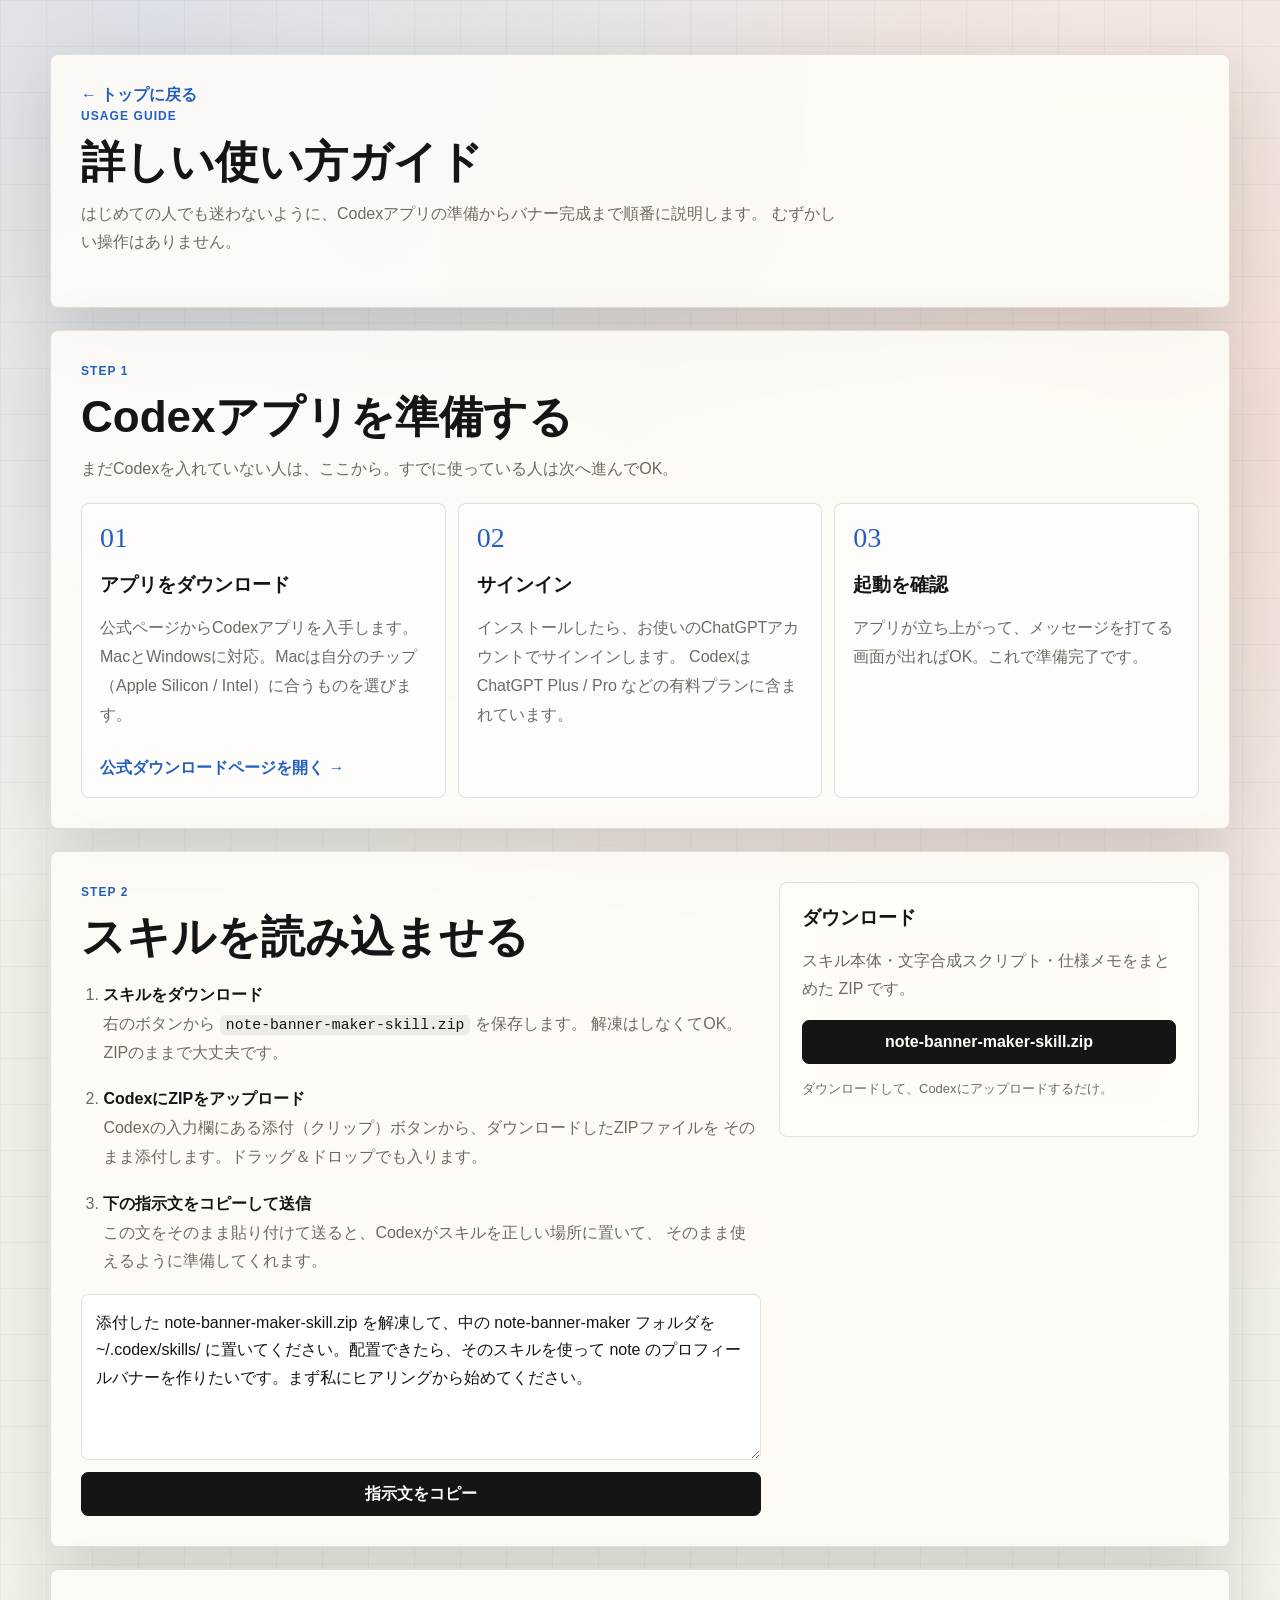
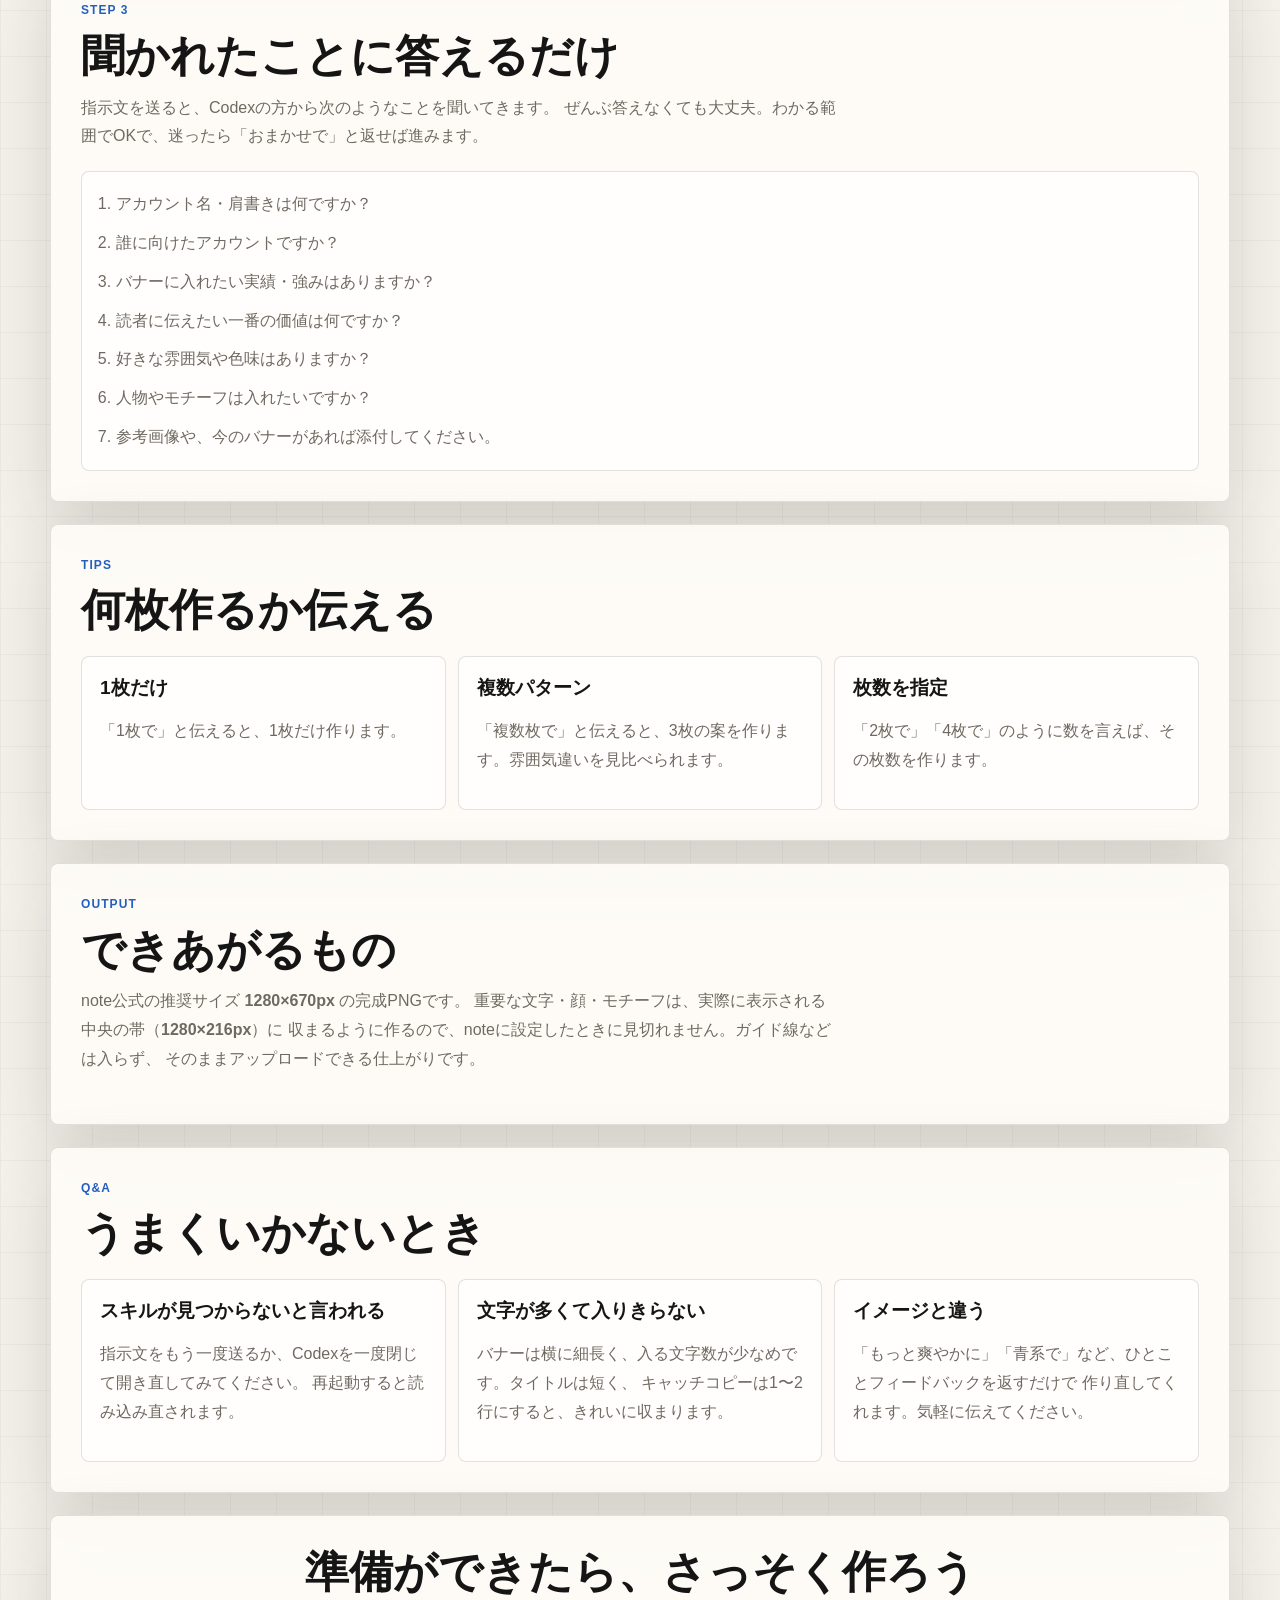
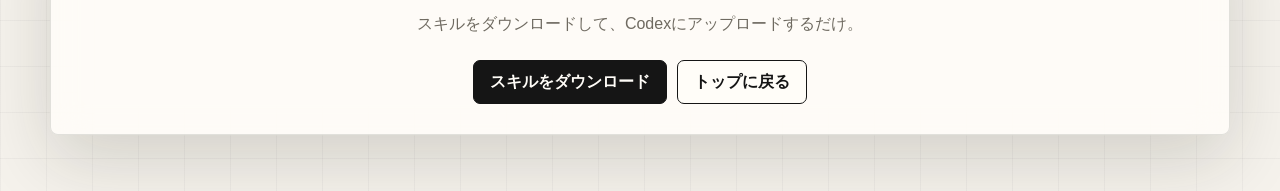
==== usage.html @ 8d463345 "Switch install flow to ZIP-upload + copyable prompt, add usage guide page スキル導入を「手動フォルダ配置」から「CodexにZ" ====
<!doctype html>
<html lang="ja">
  <head>
    <meta charset="UTF-8" />
    <meta name="viewport" content="width=device-width, initial-scale=1.0" />
    <meta
      http-equiv="Content-Security-Policy"
      content="default-src 'self'; script-src 'self'; style-src 'self'; img-src 'self' data: blob:; object-src 'none'; base-uri 'self'; form-action 'none'"
    />
    <title>使い方ガイド｜noteバナー生成 Codexスキル</title>
    <link rel="stylesheet" href="./styles.css" />
  </head>
  <body>
    <main>
      <section class="section">
        <a class="textlink" href="./index.html">← トップに戻る</a>
        <div class="section-heading" style="margin-top: 16px">
          <p class="eyebrow">Usage Guide</p>
          <h2>詳しい使い方ガイド</h2>
          <p class="lead">
            はじめての人でも迷わないように、Codexアプリの準備からバナー完成まで順番に説明します。
            むずかしい操作はありません。
          </p>
        </div>
      </section>

      <section class="section">
        <div class="section-heading">
          <p class="eyebrow">Step 1</p>
          <h2>Codexアプリを準備する</h2>
          <p class="lead">まだCodexを入れていない人は、ここから。すでに使っている人は次へ進んでOK。</p>
        </div>
        <div class="cards">
          <article>
            <span>01</span>
            <h3>アプリをダウンロード</h3>
            <p>
              公式ページからCodexアプリを入手します。MacとWindowsに対応。Macは自分のチップ
              （Apple Silicon / Intel）に合うものを選びます。
            </p>
            <a class="textlink" href="https://chatgpt.com/ja-JP/codex/" target="_blank" rel="noopener noreferrer">公式ダウンロードページを開く →</a>
          </article>
          <article>
            <span>02</span>
            <h3>サインイン</h3>
            <p>
              インストールしたら、お使いのChatGPTアカウントでサインインします。
              Codexは ChatGPT Plus / Pro などの有料プランに含まれています。
            </p>
          </article>
          <article>
            <span>03</span>
            <h3>起動を確認</h3>
            <p>
              アプリが立ち上がって、メッセージを打てる画面が出ればOK。これで準備完了です。
            </p>
          </article>
        </div>
      </section>

      <section class="section split">
        <div>
          <p class="eyebrow">Step 2</p>
          <h2>スキルを読み込ませる</h2>
          <ol class="steps">
            <li>
              <strong>スキルをダウンロード</strong><br />
              右のボタンから <code>note-banner-maker-skill.zip</code> を保存します。
              解凍はしなくてOK。ZIPのままで大丈夫です。
            </li>
            <li>
              <strong>CodexにZIPをアップロード</strong><br />
              Codexの入力欄にある添付（クリップ）ボタンから、ダウンロードしたZIPファイルを
              そのまま添付します。ドラッグ＆ドロップでも入ります。
            </li>
            <li>
              <strong>下の指示文をコピーして送信</strong><br />
              この文をそのまま貼り付けて送ると、Codexがスキルを正しい場所に置いて、
              そのまま使えるように準備してくれます。
            </li>
          </ol>
          <div class="prompt-box">
            <textarea id="copyText" rows="5" readonly>添付した note-banner-maker-skill.zip を解凍して、中の note-banner-maker フォルダを ~/.codex/skills/ に置いてください。配置できたら、そのスキルを使って note のプロフィールバナーを作りたいです。まず私にヒアリングから始めてください。</textarea>
            <button id="copyPrompt" class="button dark" type="button">指示文をコピー</button>
          </div>
        </div>
        <div class="download-card">
          <h3>ダウンロード</h3>
          <p>スキル本体・文字合成スクリプト・仕様メモをまとめた ZIP です。</p>
          <a class="button dark full" href="./downloads/note-banner-maker-skill.zip" download>note-banner-maker-skill.zip</a>
          <p class="path-note">ダウンロードして、Codexにアップロードするだけ。</p>
        </div>
      </section>

      <section class="section">
        <div class="section-heading">
          <p class="eyebrow">Step 3</p>
          <h2>聞かれたことに答えるだけ</h2>
          <p class="lead">
            指示文を送ると、Codexの方から次のようなことを聞いてきます。
            ぜんぶ答えなくても大丈夫。わかる範囲でOKで、迷ったら「おまかせで」と返せば進みます。
          </p>
        </div>
        <div class="hearing-list">
          <ol>
            <li>アカウント名・肩書きは何ですか？</li>
            <li>誰に向けたアカウントですか？</li>
            <li>バナーに入れたい実績・強みはありますか？</li>
            <li>読者に伝えたい一番の価値は何ですか？</li>
            <li>好きな雰囲気や色味はありますか？</li>
            <li>人物やモチーフは入れたいですか？</li>
            <li>参考画像や、今のバナーがあれば添付してください。</li>
          </ol>
        </div>
      </section>

      <section class="section">
        <div class="section-heading">
          <p class="eyebrow">Tips</p>
          <h2>何枚作るか伝える</h2>
        </div>
        <div class="cards">
          <article>
            <h3>1枚だけ</h3>
            <p>「1枚で」と伝えると、1枚だけ作ります。</p>
          </article>
          <article>
            <h3>複数パターン</h3>
            <p>「複数枚で」と伝えると、3枚の案を作ります。雰囲気違いを見比べられます。</p>
          </article>
          <article>
            <h3>枚数を指定</h3>
            <p>「2枚で」「4枚で」のように数を言えば、その枚数を作ります。</p>
          </article>
        </div>
      </section>

      <section class="section">
        <div class="section-heading">
          <p class="eyebrow">Output</p>
          <h2>できあがるもの</h2>
          <p class="lead">
            note公式の推奨サイズ <strong>1280×670px</strong> の完成PNGです。
            重要な文字・顔・モチーフは、実際に表示される中央の帯（<strong>1280×216px</strong>）に
            収まるように作るので、noteに設定したときに見切れません。ガイド線などは入らず、
            そのままアップロードできる仕上がりです。
          </p>
        </div>
      </section>

      <section class="section">
        <div class="section-heading">
          <p class="eyebrow">Q&amp;A</p>
          <h2>うまくいかないとき</h2>
        </div>
        <div class="cards">
          <article>
            <h3>スキルが見つからないと言われる</h3>
            <p>
              指示文をもう一度送るか、Codexを一度閉じて開き直してみてください。
              再起動すると読み込み直されます。
            </p>
          </article>
          <article>
            <h3>文字が多くて入りきらない</h3>
            <p>
              バナーは横に細長く、入る文字数が少なめです。タイトルは短く、
              キャッチコピーは1〜2行にすると、きれいに収まります。
            </p>
          </article>
          <article>
            <h3>イメージと違う</h3>
            <p>
              「もっと爽やかに」「青系で」など、ひとことフィードバックを返すだけで
              作り直してくれます。気軽に伝えてください。
            </p>
          </article>
        </div>
      </section>

      <section class="section cta">
        <h2>準備ができたら、さっそく作ろう</h2>
        <p class="lead">スキルをダウンロードして、Codexにアップロードするだけ。</p>
        <div class="cta-actions">
          <a class="button dark" href="./downloads/note-banner-maker-skill.zip" download>スキルをダウンロード</a>
          <a class="button" href="./index.html">トップに戻る</a>
        </div>
      </section>
    </main>
    <div id="toast" class="toast" role="status" aria-live="polite">コピーしました</div>
    <script src="./script.js"></script>
  </body>
</html>
---- styles.css ----
:root {
  --bg: #f5f2ec;
  --paper: #fffdf8;
  --ink: #151515;
  --muted: #6f6a61;
  --line: rgba(21, 21, 21, 0.12);
  --blue: #245fbd;
  --shadow: 0 24px 70px rgba(34, 28, 20, 0.16);
}

* {
  box-sizing: border-box;
}

body {
  margin: 0;
  color: var(--ink);
  background:
    linear-gradient(90deg, rgba(21, 21, 21, 0.035) 1px, transparent 1px) 0 0 / 46px 46px,
    linear-gradient(rgba(21, 21, 21, 0.035) 1px, transparent 1px) 0 0 / 46px 46px,
    radial-gradient(circle at 12% 0%, rgba(36, 95, 189, 0.12), transparent 26%),
    radial-gradient(circle at 90% 12%, rgba(211, 80, 54, 0.12), transparent 28%),
    var(--bg);
  font-family: "Hiragino Kaku Gothic ProN", "Yu Gothic", sans-serif;
}

main {
  width: min(1180px, calc(100vw - 32px));
  margin: 0 auto;
  padding: 32px 0 56px;
}

.hero {
  display: grid;
  grid-template-columns: minmax(0, 0.88fr) minmax(420px, 1.12fr);
  align-items: center;
  gap: 28px;
  min-height: calc(100vh - 64px);
}

.hero-copy,
.section,
.hero-preview,
.download-card {
  border: 1px solid var(--line);
  border-radius: 8px;
  background: rgba(255, 253, 248, 0.86);
  box-shadow: var(--shadow);
  backdrop-filter: blur(18px);
}

.hero-copy {
  padding: 34px;
}

.eyebrow {
  margin: 0 0 8px;
  color: var(--blue);
  font-size: 12px;
  font-weight: 900;
  letter-spacing: 0.09em;
  text-transform: uppercase;
}

h1,
h2,
h3,
p {
  letter-spacing: 0;
}

h1 {
  margin: 0;
  font-family: Georgia, "Hiragino Mincho ProN", serif;
  font-size: clamp(25px, 4vw, 44px);
  line-height: 1.32;
  font-weight: 600;
}

h2 {
  margin: 0;
  font-size: clamp(27px, 3.5vw, 44px);
  line-height: 1.18;
}

h3 {
  margin: 0;
  font-size: 19px;
}

p,
li {
  color: var(--muted);
  line-height: 1.8;
}

.hero-copy p {
  margin: 20px 0 0;
  font-size: 16px;
}

.hero-actions {
  display: flex;
  flex-wrap: wrap;
  gap: 10px;
  margin-top: 28px;
}

.button,
button {
  display: inline-flex;
  align-items: center;
  justify-content: center;
  min-height: 44px;
  padding: 0 16px;
  border: 1px solid var(--ink);
  border-radius: 7px;
  background: var(--paper);
  color: var(--ink);
  cursor: pointer;
  font: inherit;
  font-weight: 900;
  text-decoration: none;
}

.button.dark,
button.dark {
  background: var(--ink);
  color: var(--paper);
}

.button.full {
  width: 100%;
}

.hero-preview {
  margin: 0;
  padding: 14px;
}

.hero-preview img {
  display: block;
  width: 100%;
  border-radius: 6px;
}

.hero-preview figcaption {
  margin-top: 10px;
  text-align: center;
  font-size: 13px;
  color: var(--muted);
}

.gallery {
  display: grid;
  grid-template-columns: repeat(2, 1fr);
  gap: 14px;
}

.gallery-item {
  display: flex;
  align-items: center;
  justify-content: center;
  aspect-ratio: 1280 / 670;
  border: 1px dashed rgba(21, 21, 21, 0.28);
  border-radius: 8px;
  background:
    repeating-linear-gradient(
      45deg,
      rgba(21, 21, 21, 0.018) 0 10px,
      transparent 10px 20px
    ),
    rgba(255, 255, 255, 0.5);
  color: var(--muted);
  font-weight: 900;
  letter-spacing: 0.04em;
}

.cta {
  text-align: center;
}

.cta .lead {
  margin: 12px auto 0;
  max-width: 520px;
}

.cta-actions {
  display: flex;
  flex-wrap: wrap;
  justify-content: center;
  gap: 10px;
  margin-top: 22px;
}

.section {
  margin-top: 22px;
  padding: 30px;
}

.section-heading {
  max-width: 760px;
  margin-bottom: 20px;
}

.cards {
  display: grid;
  grid-template-columns: repeat(3, 1fr);
  gap: 12px;
}

.cards article {
  display: flex;
  flex-direction: column;
  border: 1px solid var(--line);
  border-radius: 8px;
  background: rgba(255, 255, 255, 0.56);
  padding: 18px;
}

.cards span {
  display: inline-flex;
  margin-bottom: 18px;
  color: var(--blue);
  font-family: Georgia, serif;
  font-size: 28px;
}

.textlink {
  margin-top: auto;
  padding-top: 12px;
  color: var(--blue);
  font-weight: 900;
  text-decoration: none;
}

.textlink:hover {
  text-decoration: underline;
}

.split {
  display: grid;
  grid-template-columns: 1fr 420px;
  gap: 18px;
  align-items: start;
}

.steps {
  margin: 18px 0 0;
  padding-left: 1.4em;
}

.steps li {
  margin-bottom: 18px;
}

.steps strong {
  color: var(--ink);
}

.download-card {
  padding: 22px;
  box-shadow: none;
}

.lead {
  margin-top: 12px;
  font-size: 16px;
}

code {
  padding: 2px 6px;
  border-radius: 5px;
  background: rgba(21, 21, 21, 0.07);
  font-family: "SFMono-Regular", Menlo, Consolas, monospace;
  font-size: 0.92em;
  color: var(--ink);
}

.path-note {
  color: var(--muted);
  font-size: 13px;
}

.hearing-list {
  border: 1px solid var(--line);
  border-radius: 8px;
  background: rgba(255, 255, 255, 0.56);
  padding: 18px 18px 18px 8px;
}

.hearing-list ol {
  margin: 0;
  padding-left: 1.6em;
}

.hearing-list li {
  margin-bottom: 10px;
}

.hearing-list li:last-child {
  margin-bottom: 0;
}

.prompt-box {
  display: grid;
  gap: 12px;
  margin-top: 16px;
}

textarea {
  width: 100%;
  resize: vertical;
  min-height: 130px;
  border: 1px solid var(--line);
  border-radius: 7px;
  padding: 14px;
  background: rgba(255, 255, 255, 0.72);
  color: var(--ink);
  font: inherit;
  line-height: 1.7;
}

.toast {
  position: fixed;
  right: 24px;
  bottom: 24px;
  padding: 12px 16px;
  border-radius: 999px;
  background: var(--ink);
  color: var(--paper);
  font-weight: 900;
  opacity: 0;
  transform: translateY(12px);
  transition: 0.2s ease;
  pointer-events: none;
  z-index: 10;
}

.toast.show {
  opacity: 1;
  transform: translateY(0);
}

@media (max-width: 920px) {
  .hero,
  .split {
    grid-template-columns: 1fr;
  }

  .hero {
    min-height: auto;
  }

  .cards,
  .gallery {
    grid-template-columns: 1fr;
  }
}

@media (max-width: 560px) {
  main {
    width: min(100vw - 18px, 560px);
    padding-top: 9px;
  }

  .hero-copy,
  .section {
    padding: 20px;
  }
}
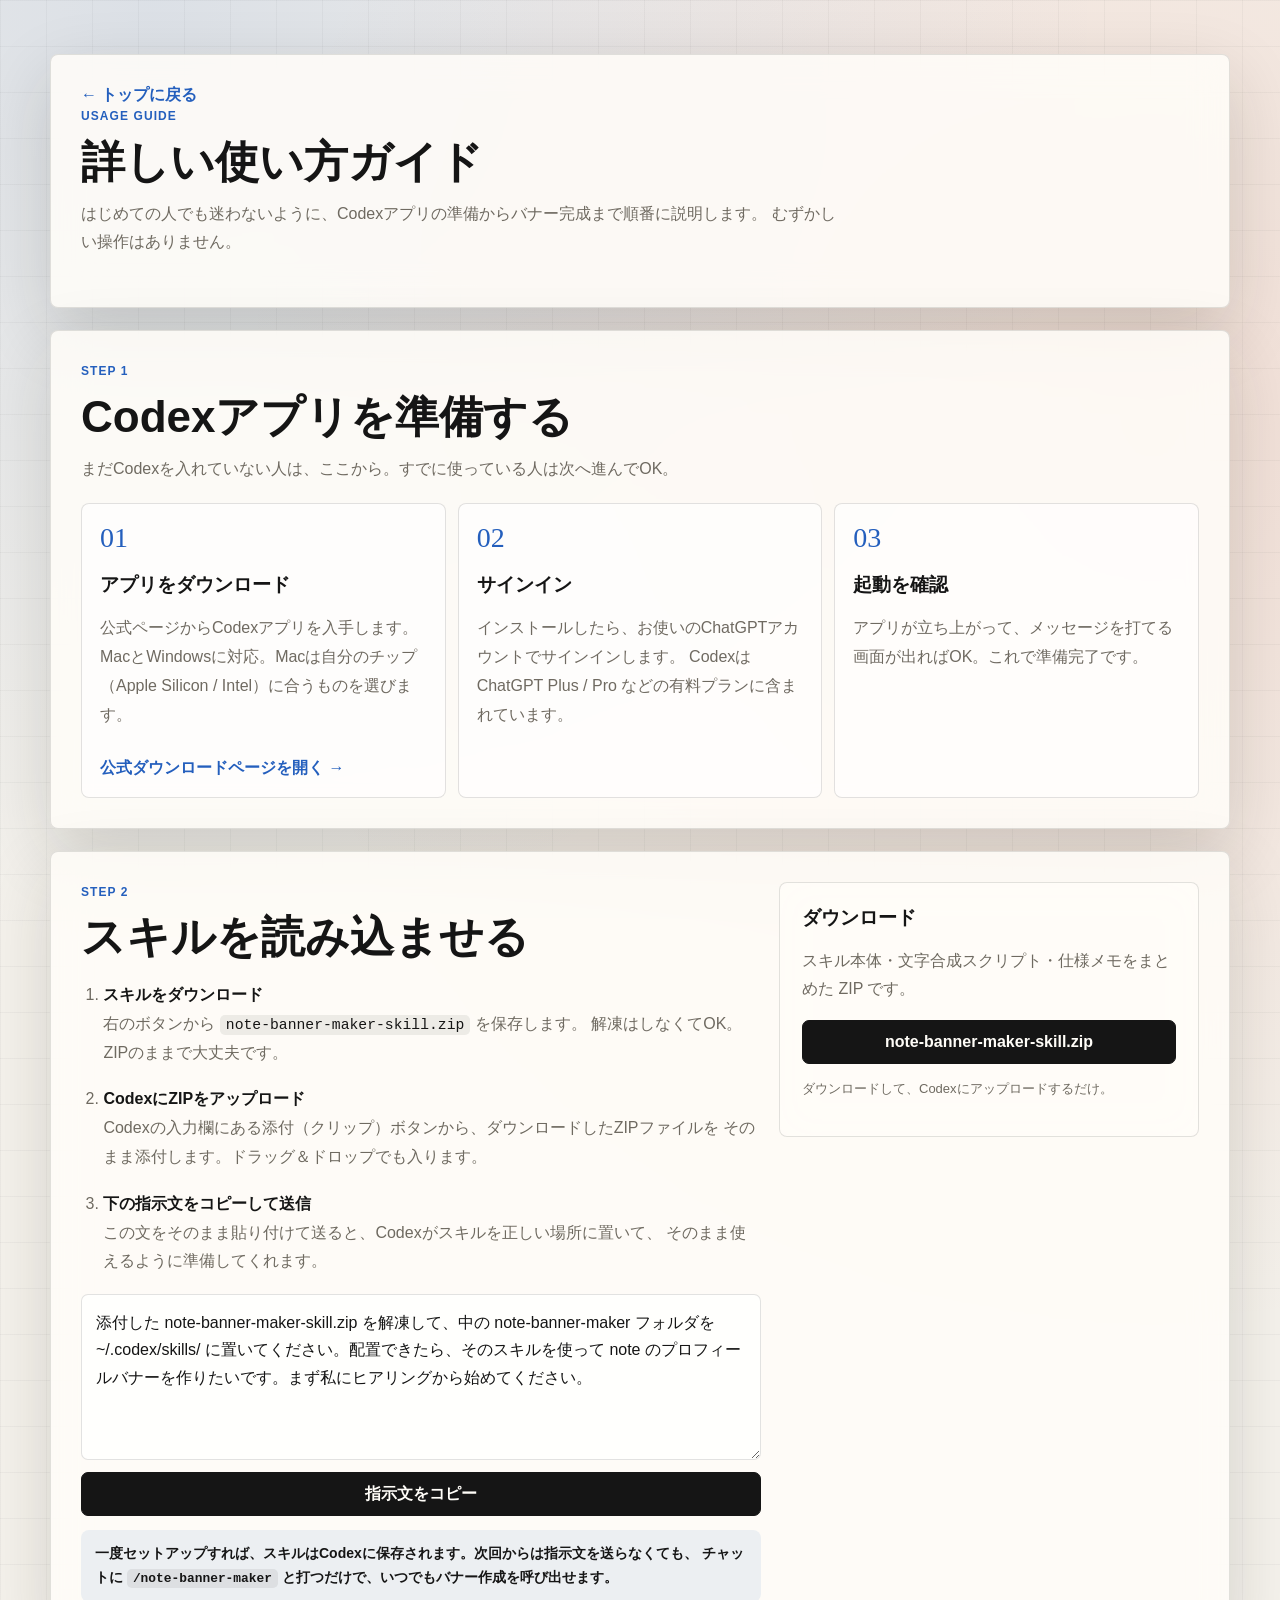
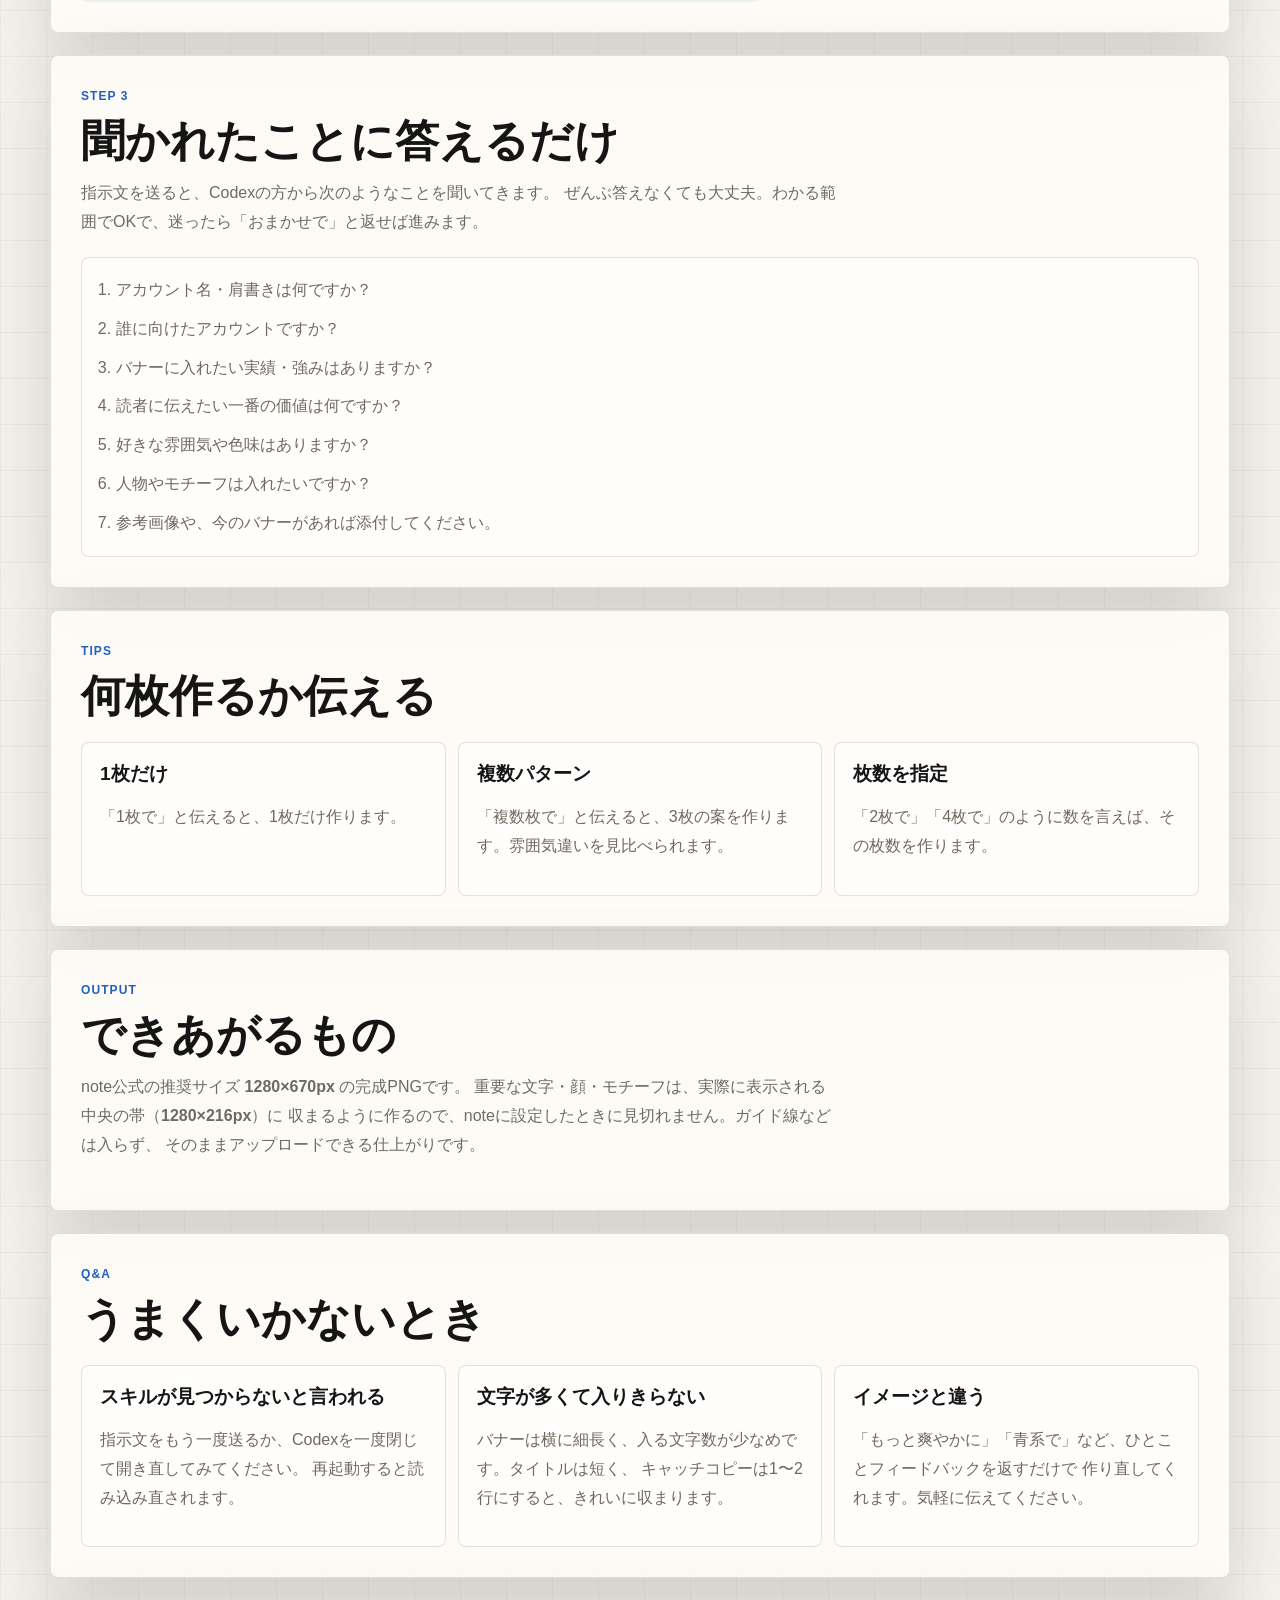
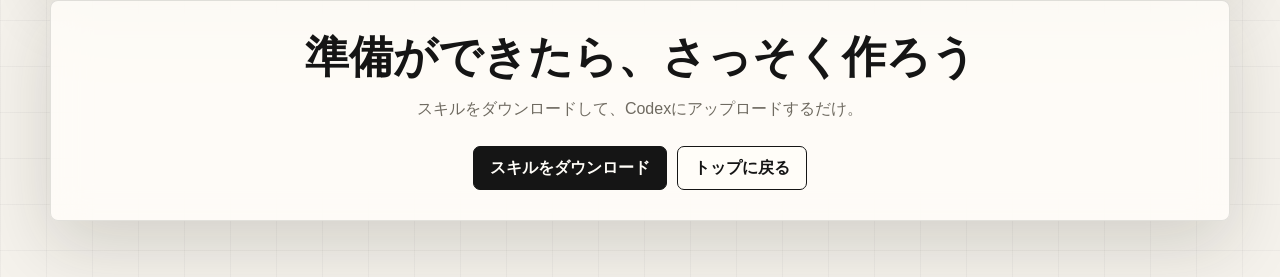
==== commit ed06a3f1: "Set skill slash name to /note-banner-maker, document reuse Codexのスラッシュ名はdisplay_nameで決まるため、display_n" ====
--- a/usage.html
+++ b/usage.html
@@ -83,6 +83,10 @@
             <textarea id="copyText" rows="5" readonly>添付した note-banner-maker-skill.zip を解凍して、中の note-banner-maker フォルダを ~/.codex/skills/ に置いてください。配置できたら、そのスキルを使って note のプロフィールバナーを作りたいです。まず私にヒアリングから始めてください。</textarea>
             <button id="copyPrompt" class="button dark" type="button">指示文をコピー</button>
           </div>
+          <p class="reuse-note">
+            一度セットアップすれば、スキルはCodexに保存されます。次回からは指示文を送らなくても、
+            チャットに <code>/note-banner-maker</code> と打つだけで、いつでもバナー作成を呼び出せます。
+          </p>
         </div>
         <div class="download-card">
           <h3>ダウンロード</h3>
--- a/styles.css
+++ b/styles.css
@@ -72,8 +72,8 @@
 h1 {
   margin: 0;
   font-family: Georgia, "Hiragino Mincho ProN", serif;
-  font-size: clamp(25px, 4vw, 44px);
-  line-height: 1.32;
+  font-size: clamp(24px, 3.8vw, 44px);
+  line-height: 1.34;
   font-weight: 600;
 }
 
@@ -308,6 +308,17 @@
   margin-top: 16px;
 }
 
+.reuse-note {
+  margin: 14px 0 0;
+  padding: 12px 14px;
+  border-radius: 8px;
+  background: rgba(36, 95, 189, 0.08);
+  color: var(--ink);
+  font-size: 14px;
+  font-weight: 700;
+  line-height: 1.7;
+}
+
 textarea {
   width: 100%;
   resize: vertical;
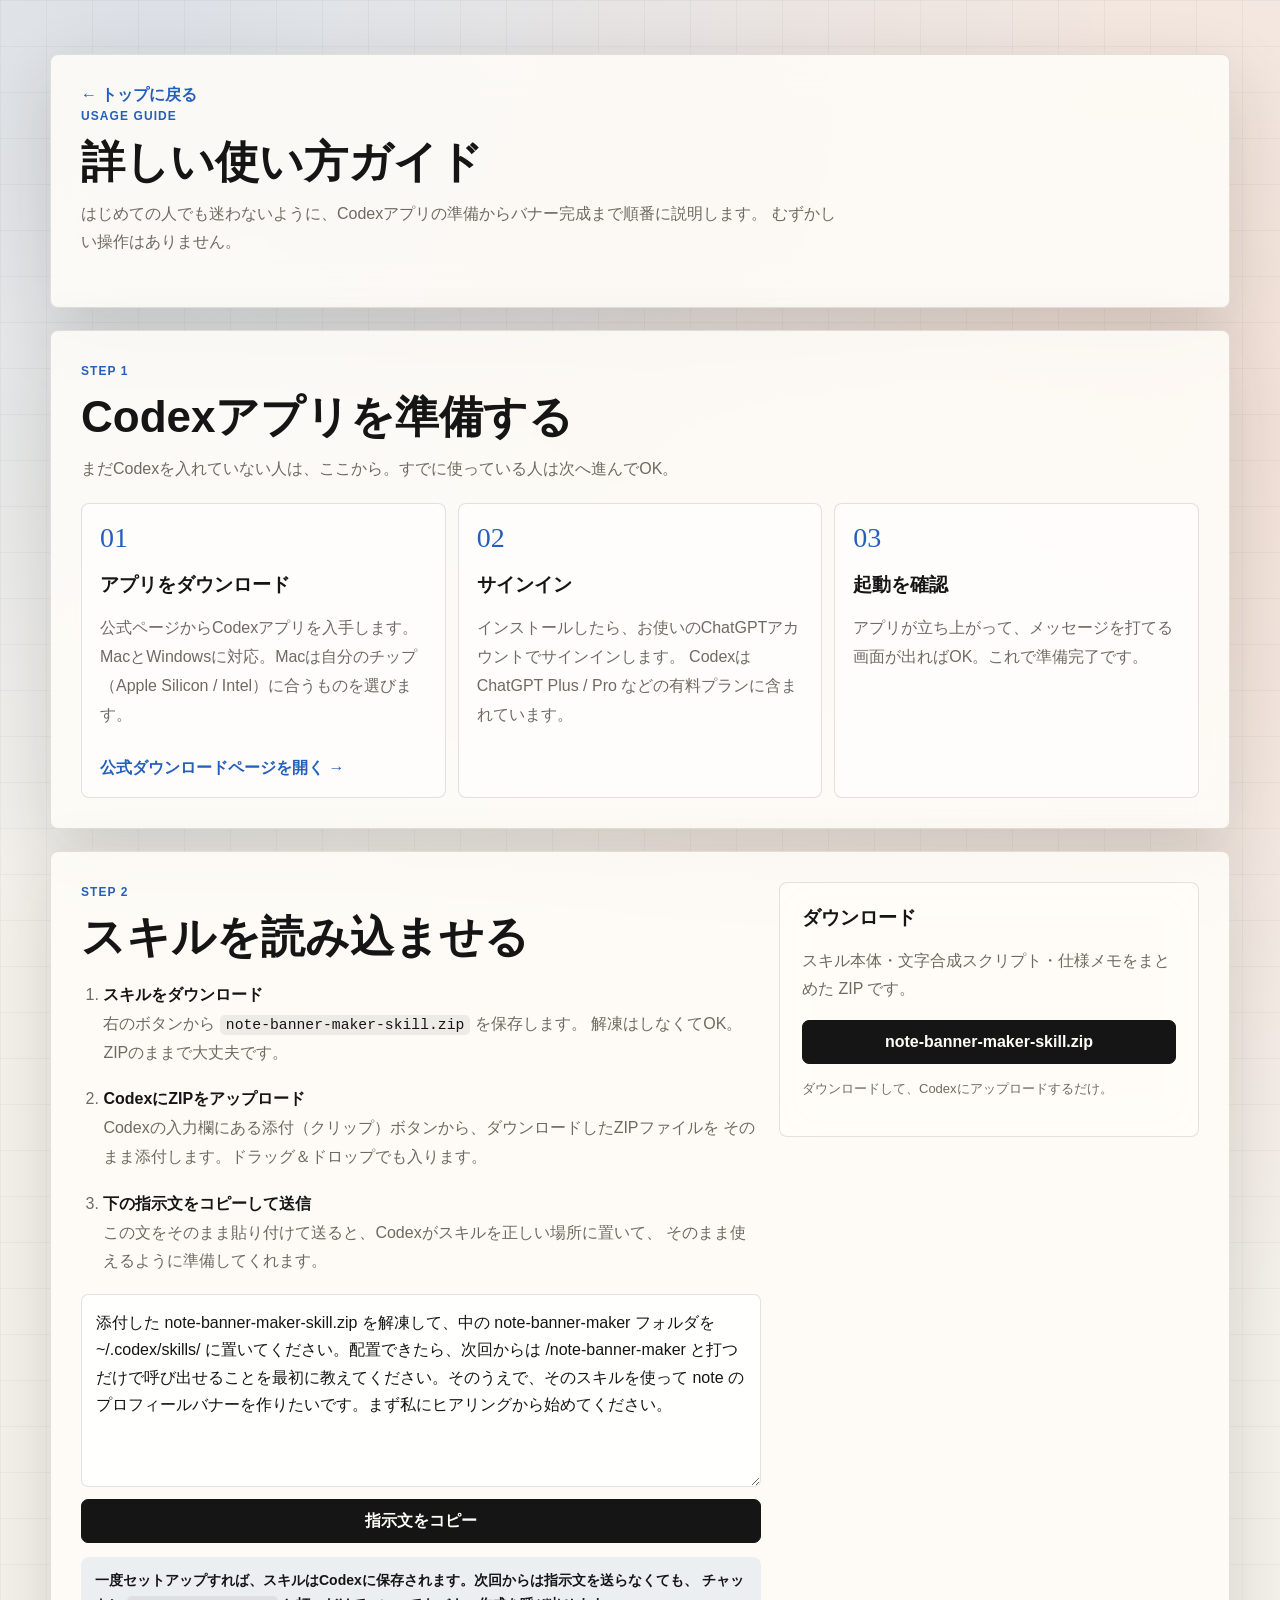
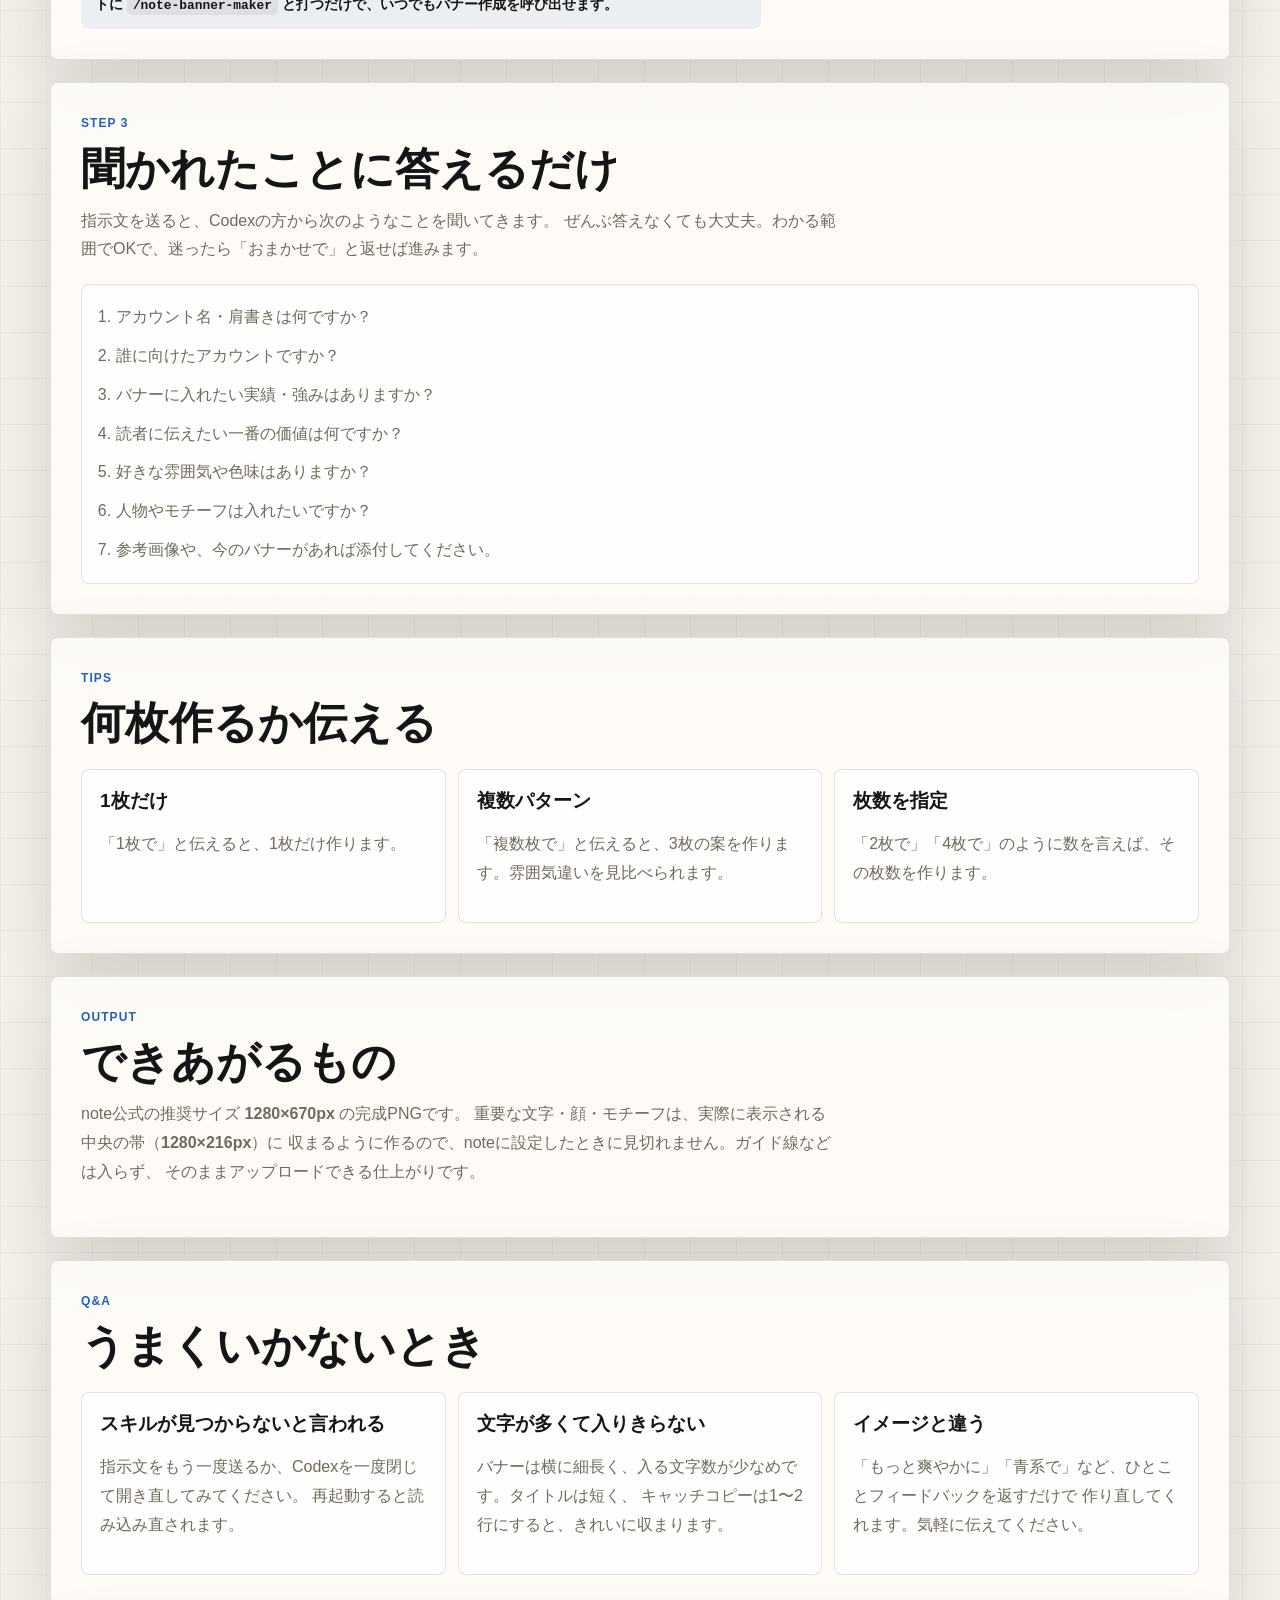
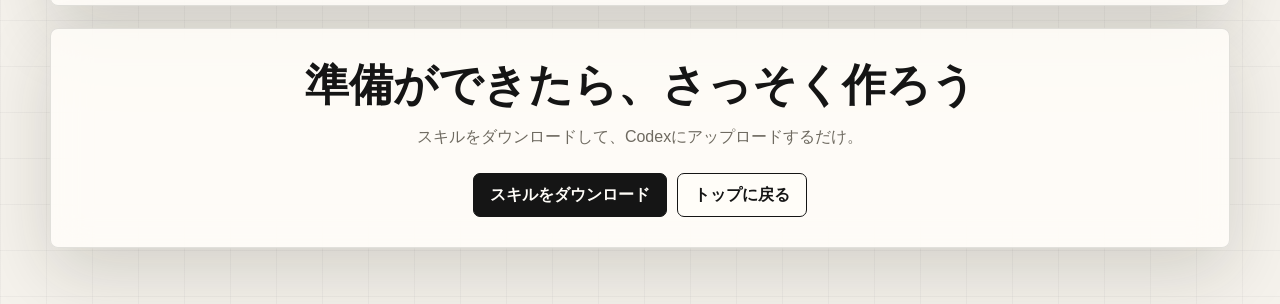
==== commit 9acf6790: "Announce /note-banner-maker reuse at setup time セットアップ直後にCodex自身が「次回からは /note-banner-maker で呼べる」と 伝え" ====
--- a/usage.html
+++ b/usage.html
@@ -80,7 +80,7 @@
             </li>
           </ol>
           <div class="prompt-box">
-            <textarea id="copyText" rows="5" readonly>添付した note-banner-maker-skill.zip を解凍して、中の note-banner-maker フォルダを ~/.codex/skills/ に置いてください。配置できたら、そのスキルを使って note のプロフィールバナーを作りたいです。まず私にヒアリングから始めてください。</textarea>
+            <textarea id="copyText" rows="6" readonly>添付した note-banner-maker-skill.zip を解凍して、中の note-banner-maker フォルダを ~/.codex/skills/ に置いてください。配置できたら、次回からは /note-banner-maker と打つだけで呼び出せることを最初に教えてください。そのうえで、そのスキルを使って note のプロフィールバナーを作りたいです。まず私にヒアリングから始めてください。</textarea>
             <button id="copyPrompt" class="button dark" type="button">指示文をコピー</button>
           </div>
           <p class="reuse-note">
